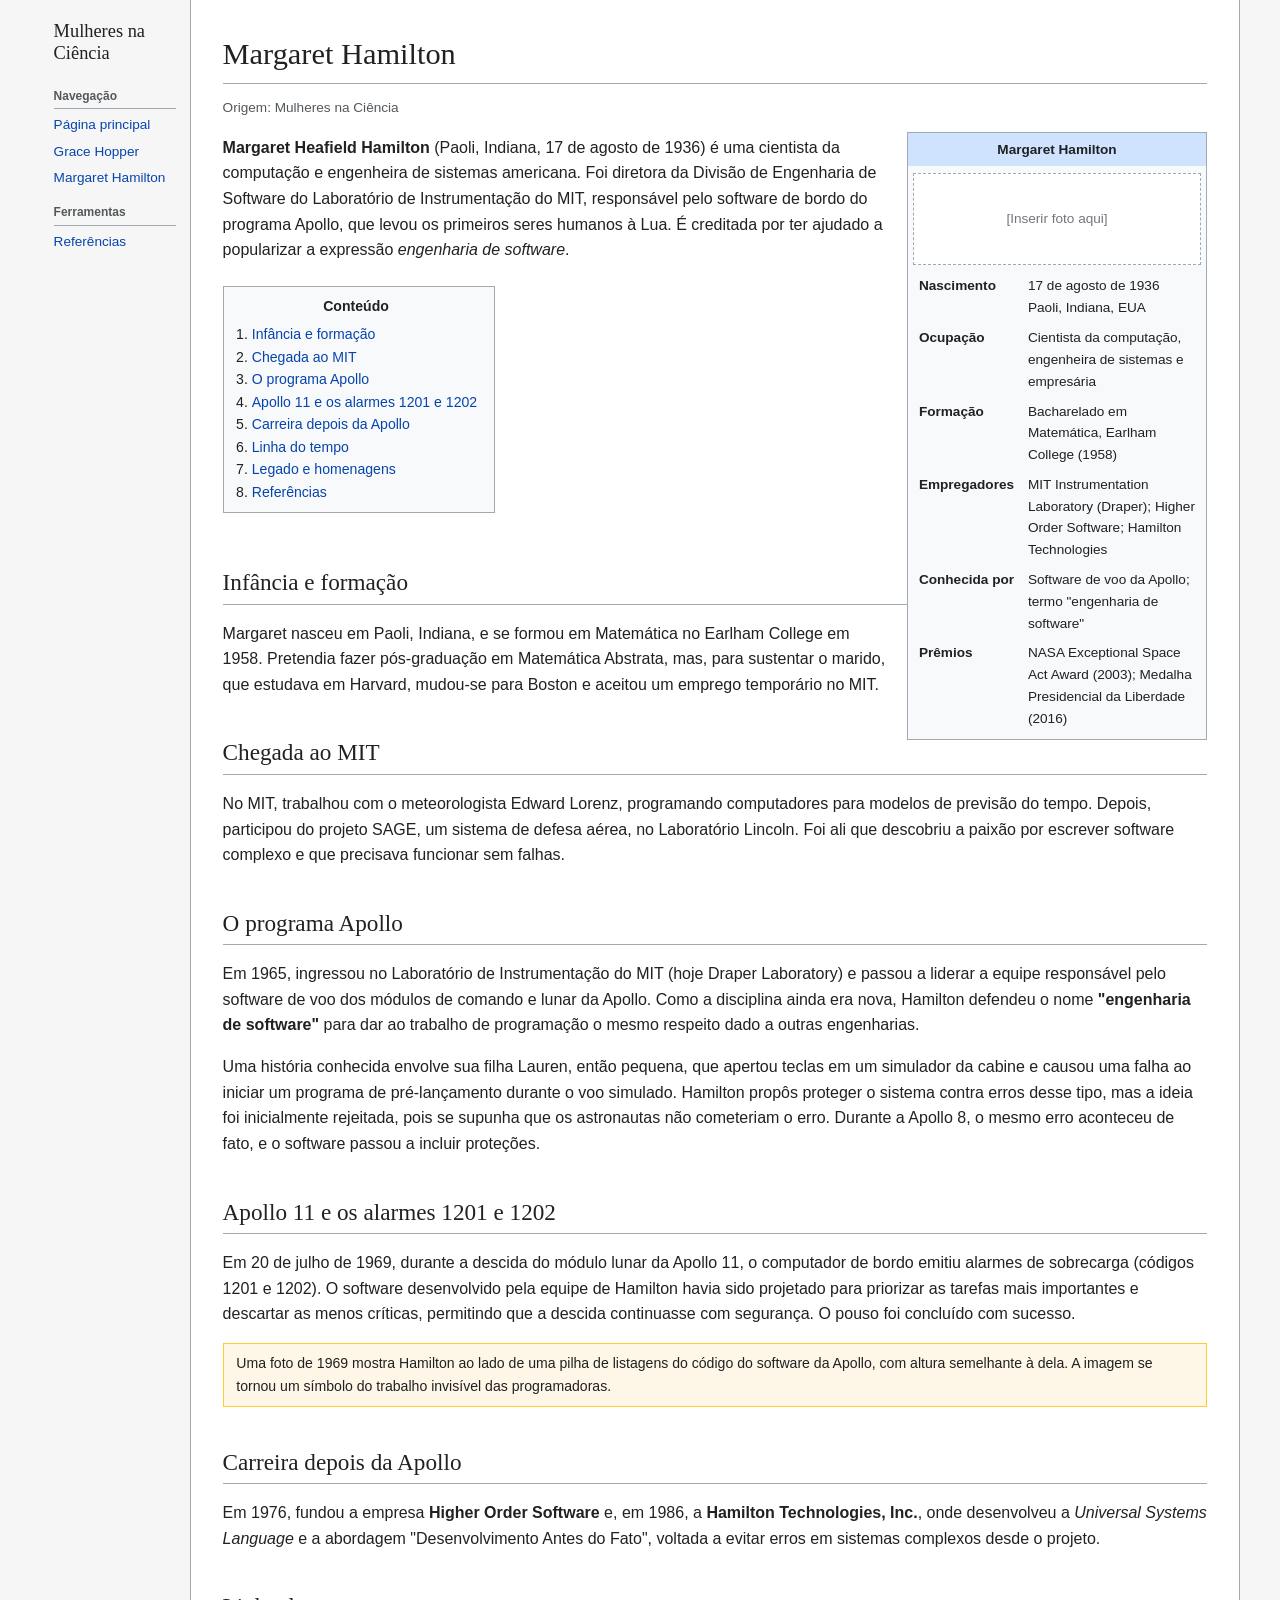
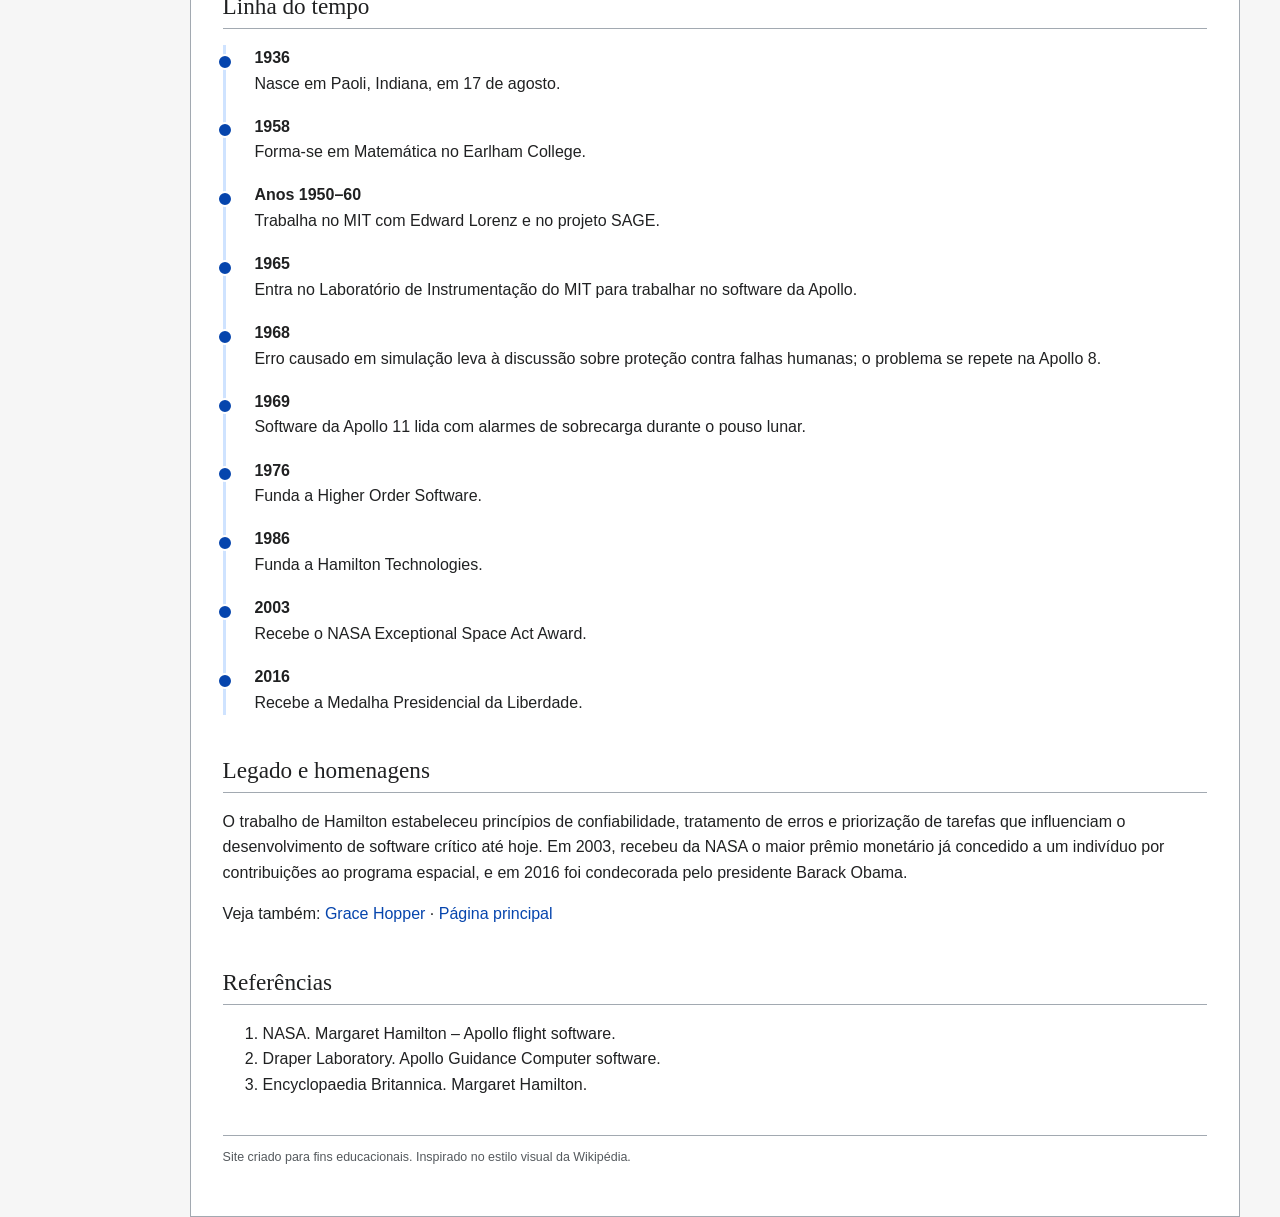
==== margaret-hamilton.html @ bd050ba5 "Add files via upload" ====
<!DOCTYPE html>
<html lang="pt-BR"><head><meta charset="utf-8"><meta name="viewport" content="width=device-width,initial-scale=1">
<title>Margaret Hamilton – Mulheres na Ciência</title><link rel="stylesheet" href="style.css"></head>
<body><div class="layout"><aside class="sidebar"><a class="logo" href="index.html">Mulheres na<br>Ciência</a><h3>Navegação</h3><ul><li><a href="index.html">Página principal</a></li><li><a href="grace-hopper.html">Grace Hopper</a></li><li><a href="margaret-hamilton.html">Margaret Hamilton</a></li></ul><h3>Ferramentas</h3><ul><li><a href="#referencias">Referências</a></li></ul></aside>
<main>
<h1>Margaret Hamilton</h1>
<p class="tagline">Origem: Mulheres na Ciência</p>
<div class="infobox"><div class="title">Margaret Hamilton</div>
<div class="photo">[Inserir foto aqui]</div>
<table>
<tr><th>Nascimento</th><td>17 de agosto de 1936<br>Paoli, Indiana, EUA</td></tr>
<tr><th>Ocupação</th><td>Cientista da computação, engenheira de sistemas e empresária</td></tr>
<tr><th>Formação</th><td>Bacharelado em Matemática, Earlham College (1958)</td></tr>
<tr><th>Empregadores</th><td>MIT Instrumentation Laboratory (Draper); Higher Order Software; Hamilton Technologies</td></tr>
<tr><th>Conhecida por</th><td>Software de voo da Apollo; termo "engenharia de software"</td></tr>
<tr><th>Prêmios</th><td>NASA Exceptional Space Act Award (2003); Medalha Presidencial da Liberdade (2016)</td></tr>
</table></div>
<p><b>Margaret Heafield Hamilton</b> (Paoli, Indiana, 17 de agosto de 1936) é uma cientista da computação e engenheira de sistemas americana. Foi diretora da Divisão de Engenharia de Software do Laboratório de Instrumentação do MIT, responsável pelo software de bordo do programa Apollo, que levou os primeiros seres humanos à Lua. É creditada por ter ajudado a popularizar a expressão <i>engenharia de software</i>.</p>
<div class="toc"><strong>Conteúdo</strong><ol><li><a href="#infancia">Infância e formação</a></li><li><a href="#mit">Chegada ao MIT</a></li><li><a href="#apollo">O programa Apollo</a></li><li><a href="#apollo11">Apollo 11 e os alarmes 1201 e 1202</a></li><li><a href="#depois">Carreira depois da Apollo</a></li><li><a href="#timeline">Linha do tempo</a></li><li><a href="#legado">Legado e homenagens</a></li><li><a href="#referencias">Referências</a></li></ol></div>
<h2 id="infancia">Infância e formação</h2>
<p>Margaret nasceu em Paoli, Indiana, e se formou em Matemática no Earlham College em 1958. Pretendia fazer pós-graduação em Matemática Abstrata, mas, para sustentar o marido, que estudava em Harvard, mudou-se para Boston e aceitou um emprego temporário no MIT.</p>
<h2 id="mit">Chegada ao MIT</h2>
<p>No MIT, trabalhou com o meteorologista Edward Lorenz, programando computadores para modelos de previsão do tempo. Depois, participou do projeto SAGE, um sistema de defesa aérea, no Laboratório Lincoln. Foi ali que descobriu a paixão por escrever software complexo e que precisava funcionar sem falhas.</p>
<h2 id="apollo">O programa Apollo</h2>
<p>Em 1965, ingressou no Laboratório de Instrumentação do MIT (hoje Draper Laboratory) e passou a liderar a equipe responsável pelo software de voo dos módulos de comando e lunar da Apollo. Como a disciplina ainda era nova, Hamilton defendeu o nome <b>"engenharia de software"</b> para dar ao trabalho de programação o mesmo respeito dado a outras engenharias.</p>
<p>Uma história conhecida envolve sua filha Lauren, então pequena, que apertou teclas em um simulador da cabine e causou uma falha ao iniciar um programa de pré-lançamento durante o voo simulado. Hamilton propôs proteger o sistema contra erros desse tipo, mas a ideia foi inicialmente rejeitada, pois se supunha que os astronautas não cometeriam o erro. Durante a Apollo 8, o mesmo erro aconteceu de fato, e o software passou a incluir proteções.</p>
<h2 id="apollo11">Apollo 11 e os alarmes 1201 e 1202</h2>
<p>Em 20 de julho de 1969, durante a descida do módulo lunar da Apollo 11, o computador de bordo emitiu alarmes de sobrecarga (códigos 1201 e 1202). O software desenvolvido pela equipe de Hamilton havia sido projetado para priorizar as tarefas mais importantes e descartar as menos críticas, permitindo que a descida continuasse com segurança. O pouso foi concluído com sucesso.</p>
<div class="note">Uma foto de 1969 mostra Hamilton ao lado de uma pilha de listagens do código do software da Apollo, com altura semelhante à dela. A imagem se tornou um símbolo do trabalho invisível das programadoras.</div>
<h2 id="depois">Carreira depois da Apollo</h2>
<p>Em 1976, fundou a empresa <b>Higher Order Software</b> e, em 1986, a <b>Hamilton Technologies, Inc.</b>, onde desenvolveu a <i>Universal Systems Language</i> e a abordagem "Desenvolvimento Antes do Fato", voltada a evitar erros em sistemas complexos desde o projeto.</p>
<h2 id="timeline">Linha do tempo</h2>
<ul class="timeline">
<li><span class="year">1936</span>Nasce em Paoli, Indiana, em 17 de agosto.</li>
<li><span class="year">1958</span>Forma-se em Matemática no Earlham College.</li>
<li><span class="year">Anos 1950–60</span>Trabalha no MIT com Edward Lorenz e no projeto SAGE.</li>
<li><span class="year">1965</span>Entra no Laboratório de Instrumentação do MIT para trabalhar no software da Apollo.</li>
<li><span class="year">1968</span>Erro causado em simulação leva à discussão sobre proteção contra falhas humanas; o problema se repete na Apollo 8.</li>
<li><span class="year">1969</span>Software da Apollo 11 lida com alarmes de sobrecarga durante o pouso lunar.</li>
<li><span class="year">1976</span>Funda a Higher Order Software.</li>
<li><span class="year">1986</span>Funda a Hamilton Technologies.</li>
<li><span class="year">2003</span>Recebe o NASA Exceptional Space Act Award.</li>
<li><span class="year">2016</span>Recebe a Medalha Presidencial da Liberdade.</li>
</ul>
<h2 id="legado">Legado e homenagens</h2>
<p>O trabalho de Hamilton estabeleceu princípios de confiabilidade, tratamento de erros e priorização de tarefas que influenciam o desenvolvimento de software crítico até hoje. Em 2003, recebeu da NASA o maior prêmio monetário já concedido a um indivíduo por contribuições ao programa espacial, e em 2016 foi condecorada pelo presidente Barack Obama.</p>
<p>Veja também: <a href="grace-hopper.html">Grace Hopper</a> · <a href="index.html">Página principal</a></p>
<h2 id="referencias">Referências</h2>
<ol><li>NASA. Margaret Hamilton – Apollo flight software.</li><li>Draper Laboratory. Apollo Guidance Computer software.</li><li>Encyclopaedia Britannica. Margaret Hamilton.</li></ol>
<footer>Site criado para fins educacionais. Inspirado no estilo visual da Wikipédia.</footer>
</main></div></body></html>
---- style.css ----
:root{--bg:#fff;--text:#202122;--link:#0645ad;--visited:#0b0080;--border:#a2a9b1;--soft:#f8f9fa;--head:#eaecf0}
*{box-sizing:border-box}
body{margin:0;background:#f6f6f6;color:var(--text);font-family:"Segoe UI",Arial,sans-serif;line-height:1.6}
a{color:var(--link);text-decoration:none}a:visited{color:var(--visited)}a:hover{text-decoration:underline}
.layout{display:flex;max-width:1200px;margin:0 auto;min-height:100vh}
.sidebar{width:11em;padding:1.5em 1em;flex-shrink:0;font-size:.85rem}
.sidebar .logo{display:block;font-family:Georgia,serif;font-size:1.15rem;color:var(--text);margin-bottom:1.2em;line-height:1.2}
.sidebar h3{font-size:.75rem;color:#54595d;margin:1.2em 0 .4em;border-bottom:1px solid var(--border);padding-bottom:.2em}
.sidebar ul{list-style:none;margin:0;padding:0}.sidebar li{margin:.35em 0}
main{flex:1;background:var(--bg);border:1px solid var(--border);border-top:0;padding:1.5em 2em 3em;min-width:0}
h1,h2{font-family:Georgia,"Linux Libertine","Times New Roman",serif;font-weight:400}
h1{font-size:1.9rem;border-bottom:1px solid var(--border);margin:.2em 0 .6em;padding-bottom:.15em}
h2{font-size:1.45rem;border-bottom:1px solid var(--border);margin:1.6em 0 .6em;padding-bottom:.1em}
h3{font-size:1.1rem;margin:1.2em 0 .3em}
.tagline{font-size:.85rem;color:#54595d;margin-top:-.4em}
.infobox{float:right;clear:right;width:300px;margin:0 0 1em 1.5em;border:1px solid var(--border);background:var(--soft);font-size:.85rem;padding:.4em}
.infobox .title{background:#cfe3ff;text-align:center;font-weight:700;padding:.4em;margin:-.4em -.4em .5em}
.infobox .photo{border:1px dashed var(--border);background:#fff;color:#72777d;text-align:center;padding:2.5em .5em;margin-bottom:.5em}
.infobox table{width:100%;border-collapse:collapse}
.infobox th{text-align:left;vertical-align:top;padding:.3em .4em;width:38%}.infobox td{padding:.3em .4em;vertical-align:top}
.toc{display:inline-block;border:1px solid var(--border);background:var(--soft);padding:.6em 1.2em .6em .8em;font-size:.88rem;margin:.5em 0 1em}
.toc strong{display:block;text-align:center}.toc ol{margin:.4em 0 0 1.2em;padding:0}
.timeline{list-style:none;margin:1em 0;padding:0 0 0 1.4em;border-left:3px solid #cfe3ff}
.timeline li{position:relative;margin:0 0 1.1em;padding-left:.4em}
.timeline li::before{content:"";position:absolute;left:-1.95em;top:.55em;width:.75em;height:.75em;background:var(--link);border-radius:50%;border:2px solid #fff}
.timeline .year{font-weight:700;display:block}
.note{background:#fef6e7;border:1px solid #fc3;padding:.6em .9em;font-size:.88rem;margin:1em 0}
table.data{border-collapse:collapse;margin:1em 0;font-size:.9rem;width:100%}
table.data th,table.data td{border:1px solid var(--border);padding:.4em .6em;text-align:left}
table.data th{background:var(--head)}
.cards{display:grid;grid-template-columns:repeat(auto-fit,minmax(240px,1fr));gap:1em;margin:1em 0}
.card{border:1px solid var(--border);background:var(--soft);padding:1em}
.card h3{margin-top:0;font-family:Georgia,serif;font-weight:400}
footer{font-size:.78rem;color:#54595d;margin-top:3em;border-top:1px solid var(--border);padding-top:1em;clear:both}
@media(max-width:800px){.layout{flex-direction:column}.sidebar{width:100%;padding:.8em 1em}main{padding:1em}.infobox{float:none;width:100%;margin:0 0 1em}}
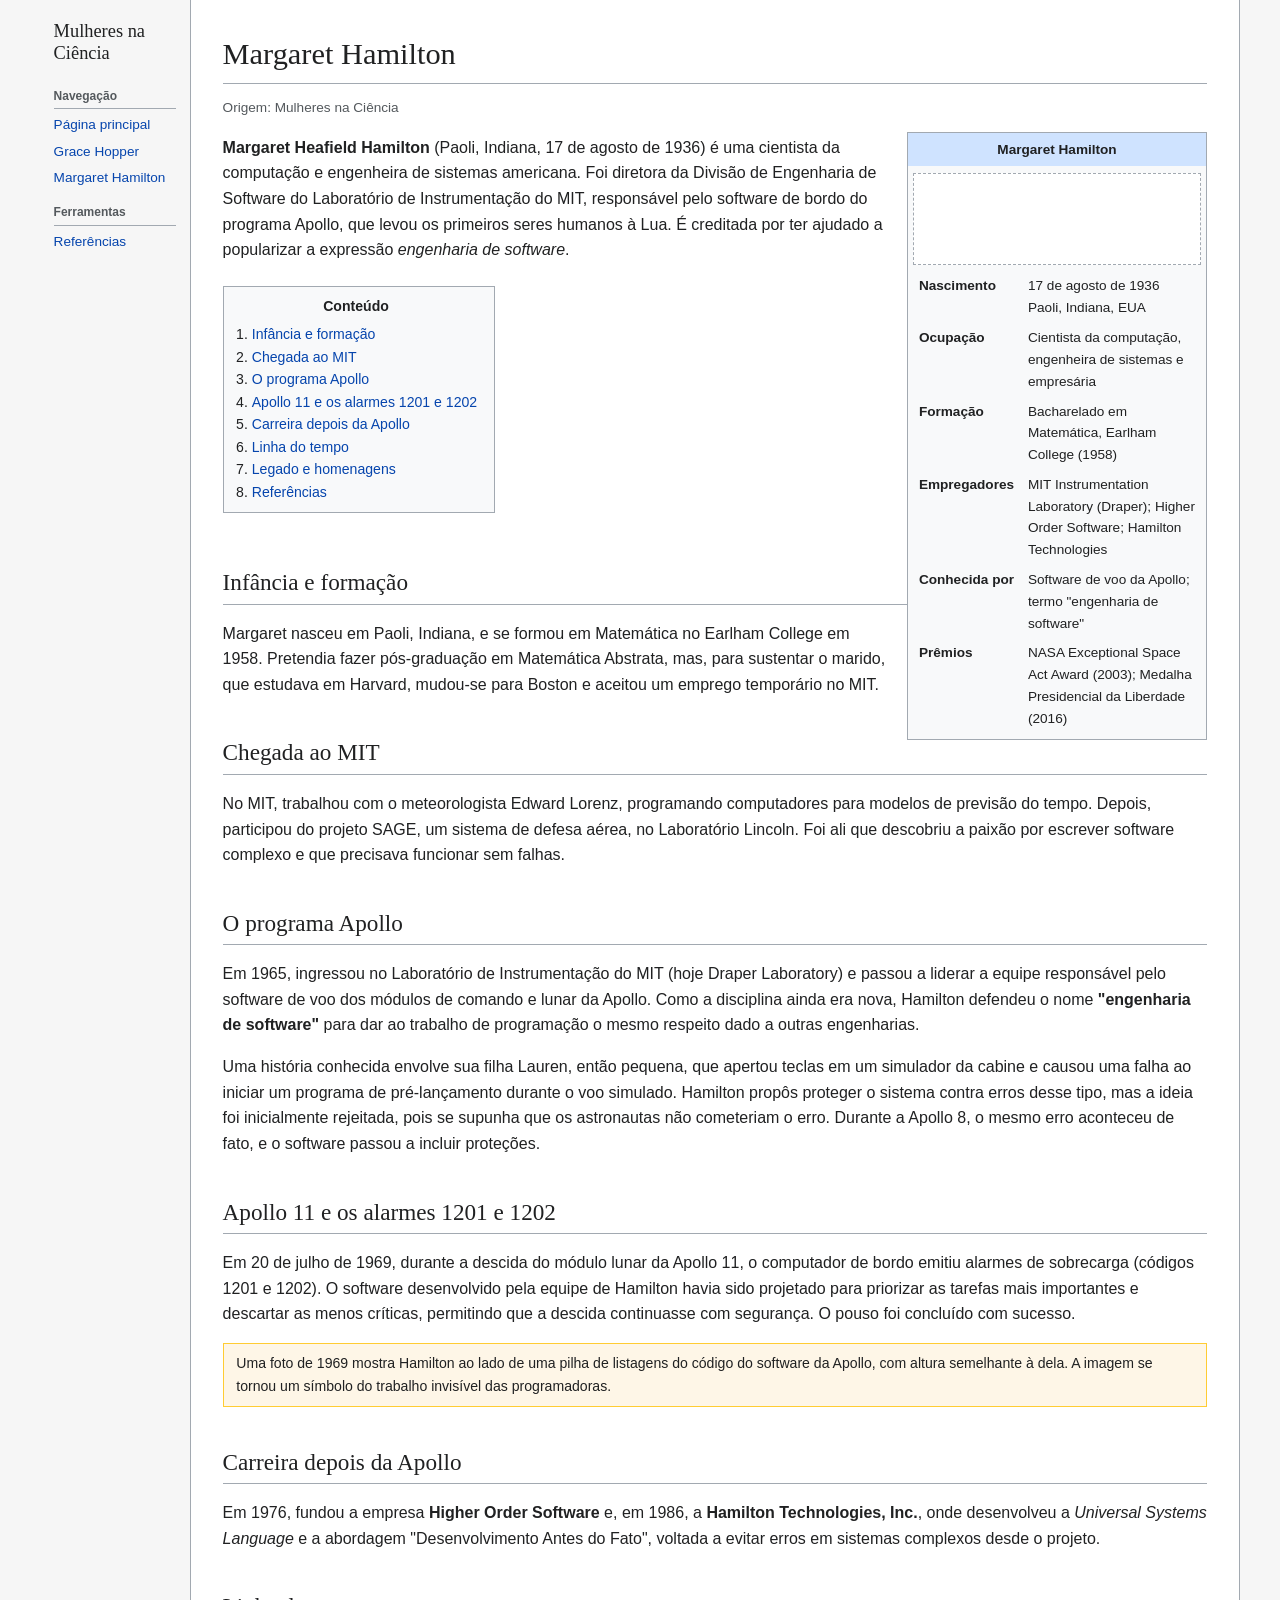
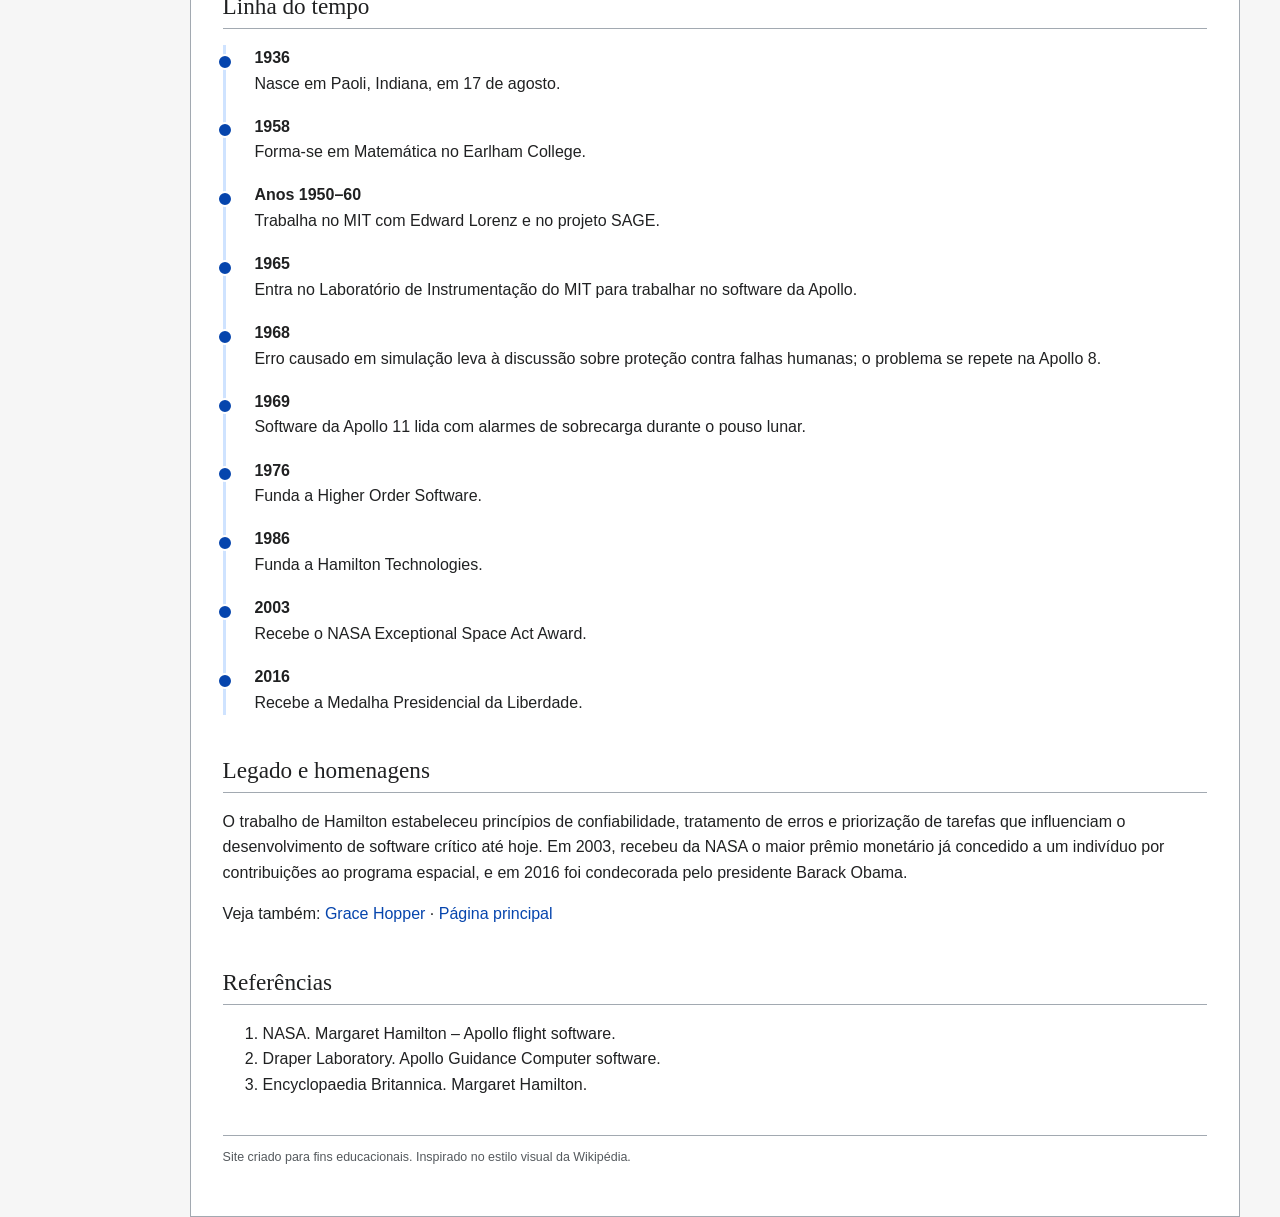
==== commit 3a24df57: "Add files via upload" ====
--- a/margaret-hamilton.html
+++ b/margaret-hamilton.html
@@ -6,7 +6,7 @@
 <h1>Margaret Hamilton</h1>
 <p class="tagline">Origem: Mulheres na Ciência</p>
 <div class="infobox"><div class="title">Margaret Hamilton</div>
-<div class="photo">[Inserir foto aqui]</div>
+<div class="photo"><img src="https://upload.wikimedia.org/wikipedia/commons/2/2e/Margaret_Hamilton.gif?utm_source=pt.wikipedia.org&utm_campaign=index&utm_content=original" width="275" alt=""></div>
 <table>
 <tr><th>Nascimento</th><td>17 de agosto de 1936<br>Paoli, Indiana, EUA</td></tr>
 <tr><th>Ocupação</th><td>Cientista da computação, engenheira de sistemas e empresária</td></tr>
